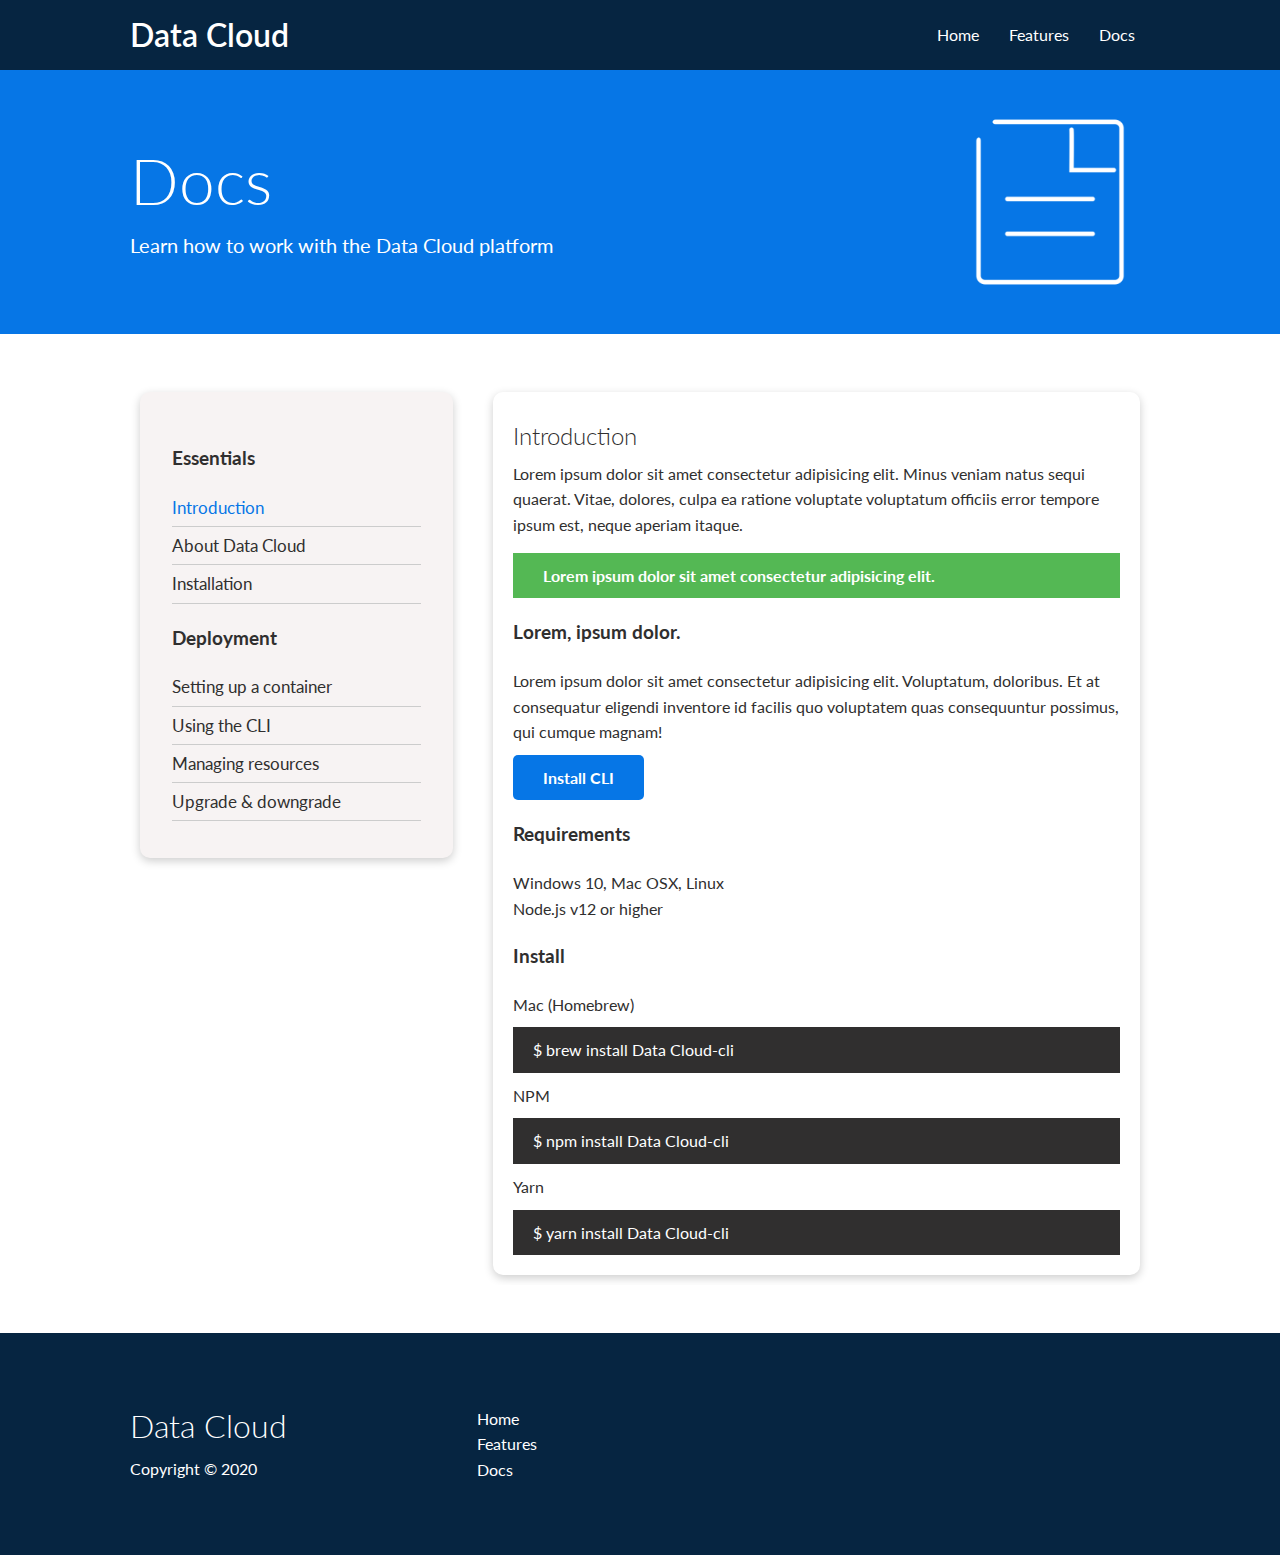
==== docs.html @ 56b39f9f "FINALIZAMOS PROYECTO" ====
<!DOCTYPE html>
<html lang="en">
<head>
    <meta charset="UTF-8">
    <meta name="viewport" content="width=device-width, initial-scale=1.0">
    <link rel="stylesheet" href="https://cdnjs.cloudflare.com/ajax/libs/font-awesome/5.15.1/css/all.min.css" integrity="sha512-+4zCK9k+qNFUR5X+cKL9EIR+ZOhtIloNl9GIKS57V1MyNsYpYcUrUeQc9vNfzsWfV28IaLL3i96P9sdNyeRssA==" crossorigin="anonymous" />
    <link rel="stylesheet" href="css/utilities.css">
    <link rel="stylesheet" href="css/style.css">
    <title>Data Cloud | ☁️ Cloud Hosting For Everyon</title>
</head>
<body>
    <!-- Navbar -->
    <div class="navbar">
        <div class="container flex">
            <h1 class="logo">Data Cloud</h1>
            <nav>
                <ul>
                    <li><a href="index.html">Home</a></li>
                    <li><a href="features.html">Features</a></li>
                    <li><a href="docs.html">Docs</a></li>
                </ul>
            </nav>
        </div>
    </div>

    <!-- Head -->
    <section class="docs-head bg-primary py-3">
        <div class="container grid">
            <div>
                <h1 class="xl">Docs</h1>
                <p class="lead">
                    Learn how to work with the Data Cloud platform
                </p>
            </div>
            <img src="images/docs.png" alt="">
        </div>
    </section>

    <!-- Docs main -->
    <section class="docs-main my-4">
        <div class="container grid">
            <div class="card bg-light p-3">
                <h3 class="my-2">Essentials</h3>
                <nav>
                    <ul>
                        <li><a class="text-primary" href="#">Introduction</a></li>
                        <li><a href="#">About Data Cloud</a></li>
                        <li><a href="#">Installation</a></li>
                    </ul>
                </nav>

                <h3 class="my-2">Deployment</h3>
                <nav>
                    <ul>
                        <li><a href="#">Setting up a container</a></li>
							<li><a href="#">Using the CLI</a></li>
							<li><a href="#">Managing resources</a></li>
							<li><a href="#">Upgrade & downgrade</a></li>
                    </ul>
                </nav>
            </div>
            <div class="card">
                <h2>Introduction</h2>
                <p>Lorem ipsum dolor sit amet consectetur adipisicing elit. Minus veniam natus sequi quaerat. Vitae, dolores, culpa ea ratione voluptate voluptatum officiis error tempore ipsum est, neque aperiam itaque.</p>

                <div class="alert alert-success">
                    <i class="fas fa-info"></i>Lorem ipsum dolor sit amet consectetur adipisicing elit.
                </div>

                <h3>Lorem, ipsum dolor.</h3>
                <p>Lorem ipsum dolor sit amet consectetur adipisicing elit. Voluptatum, doloribus. Et at consequatur eligendi inventore id facilis quo voluptatem quas consequuntur possimus, qui cumque magnam!</p>
                <a href="#" class="btn btn-primary"><strong>Install CLI</strong></a>

                <h3>Requirements</h3>
                <ul>
                    <li>Windows 10, Mac OSX, Linux</li>
                    <li>Node.js v12 or higher</li>
                </ul>

                <h3>Install</h3>
                <p>Mac (Homebrew)</p>
                <pre><code>$ brew install Data Cloud-cli</code></pre>
                <p>NPM</p>
                <pre><code>$ npm install Data Cloud-cli</code></pre>
                <p>Yarn</p>
                <pre><code>$ yarn install Data Cloud-cli</code></pre>

            </div>
        </div>
    </section>
    
    <!-- Footer -->
    <footer class="footer bg-dark py-5">
        <div class="container grid grid-3">
            <div>
                <h1>Data Cloud
                </h1>
                <p>Copyright &copy; 2020</p>
            </div>
            <nav>
                <ul>
                    <li><a href="index.html">Home</a></li>
                    <li><a href="features.html">Features</a></li>
                    <li><a href="docs.html">Docs</a></li>
                </ul>
            </nav>
            <div class="social">
                <a href="#"><i class="fab fa-github fa-2x"></i></a>
                <a href="#"><i class="fab fa-facebook fa-2x"></i></a>
                <a href="#"><i class="fab fa-instagram fa-2x"></i></a>
                <a href="#"><i class="fab fa-twitter fa-2x"></i></a>
            </div>
        </div>
    </footer>
</body>
</html>
---- css/utilities.css ----
.container {
  max-width: 1100px;
  margin: 0 auto;
  overflow: auto;
  padding: 0 40px;
}

.card {
  background-color: #fff;
  color: #302f2f;
  border-radius: 10px;
  box-shadow: 0 3px 10px #00000033;
  padding: 20px;
  margin: 10px;
}

.btn {
  display: inline-block;
  padding: 10px 30px;
  cursor: pointer;
  background: var(--primary-color);
  color: #fff;
  border: none;
  border-radius: 5px;
}

.btn-outline {
  background-color: transparent;
  border: 1px #fff solid;
}

.btn:hover {
  transform: scale(0.98);
}

/* BACKGROUND AND COLORS BUTTONS */
.bg-primary,
.btn-primary {
  background-color: var(--primary-color);
  color: #fff;
}

.bg-secondary,
.btn-secondary {
  background-color: var(--secondary-color);
  color: #fff;
}

.bg-dark,
.btn-dark {
  background-color: var(--dark-color);
  color: #fff;
}

.bg-light,
.btn-light {
  background-color: var(--light-color);
  color: #302f2f;
}

.bg-primary a,
.btn-primary a,
.bg-secondary a,
.btn-secondary a,
.bg-dark a,
.btn-dark a {
  color: #fff;
}

/* TEXT COLORS */
.text-primary {
  color: var(--primary-color);
}

.text-secondary {
  color: var(--secondary-color);
}

.text-dark {
  color: var(--dark-color);
}

.text-light {
  color: var(--light-color);
}

/* TEXT SIZES*/
.lead {
  font-size: 20px;
}

.sm {
  font-size: 1rem;
}

.md {
  font-size: 2rem;
}

.lg {
  font-size: 3rem;
}

.xl {
  font-size: 4rem;
}

.text-center {
  text-align: center;
}

/* ALERTS */
.alert {
  background-color: var(--light-color);
  padding: 10px 20px;
  font-weight: bold;
  margin: 15px 0;
}

.alert i {
  margin-right: 10px;
}

.alert-success {
  background-color: var(--success-color);
  color: #fff;
}

.alert-error {
  background-color: var(--error-color);
  color: #fff;
}

/* FLEXBOX */
.flex {
  display: flex;
  justify-content: center;
  align-items: center;
  height: 100%;
}

/* GRID */
.grid {
  display: grid;
  grid-template-columns: repeat(2, 1fr);
  gap: 20px;
  justify-content: center;
  align-items: center;
  height: 100%;
}

.grid-3 {
  grid-template-columns: repeat(3, 1fr);
}

/* MARGINS */
.my-1 {
  margin: 1rem 0;
}

.my-2 {
  margin: 1.5rem 0;
}

.my-3 {
  margin: 2rem 0;
}

.my-4 {
  margin: 3rem 0;
}

.my-5 {
  margin: 4rem 0;
}

.m-1 {
  margin: 1rem;
}

.m-2 {
  margin: 1.5rem;
}

.m-3 {
  margin: 2rem;
}

.m-4 {
  margin: 3rem;
}

.m-5 {
  margin: 4rem;
}

/* PADDINGS */
.py-1 {
  padding: 1rem 0;
}

.py-2 {
  padding: 1.5rem 0;
}

.py-3 {
  padding: 2rem 0;
}

.py-4 {
  padding: 3rem 0;
}

.py-5 {
  padding: 4rem 0;
}

.p-1 {
  padding: 1rem;
}

.p-2 {
  padding: 1.5rem;
}

.p-3 {
  padding: 2rem;
}

.p-4 {
  padding: 3rem;
}

.p-5 {
  padding: 4rem;
}
---- css/style.css ----
@import url('https://fonts.googleapis.com/css2?family=Lato:wght@300&display=swap');

* {
  font-family: 'Lato', sans-serif;
  box-sizing: border-box;
  margin: 0;
  padding: 0;
  -webkit-font-smoothing: antialiased;
  -moz-osx-font-smoothing: grayscale;
  scroll-behavior: smooth;
}
:root {
  --primary-color: #0676e6;
  --secondary-color: #183ba3;
  --dark-color: #062541;
  --light-color: #f7f3f3;
  --success-color: #54b854;
  --error-color: #db4742;
}

body {
  color: #302f2f;
  line-height: 1.6;
}

.logo {
  font-weight: 600;
}

ul {
  list-style-type: none;
}

a {
  text-decoration: none;
  color: #302f2f;
}

h1,
h2 {
  font-weight: 300;
  line-height: 1.2;
  margin: 10px 0;
}

p {
  margin: 10px 0;
}

img {
  width: 100%;
}

code,
pre {
  background: #302f2f;
  color: #fff;
  padding: 10px;
}

.hidden {
  visibility: hidden;
  height: 0;
}

/* NAVBAR */
.navbar {
  background-color: var(--dark-color);
  color: #fff;
  height: 70px;
}

.navbar ul {
  display: flex;
}

.navbar a {
  color: #fff;
  padding: 10px;
  margin: 0 5px;
}

.navbar a:hover {
  border-bottom: 2px #87cefa solid;
  color: #87cefa;
}

.navbar .flex {
  justify-content: space-between;
}

/* SHOWCASE */
.showcase {
  height: 400px;
  background-color: var(--primary-color);
  color: #fff;
  position: relative;
}

.showcase h1 {
  font-size: 40px;
}

.showcase p {
  margin: 20px 0;
}

.showcase .grid {
  overflow: visible;
  grid-template-columns: 55% auto;
  gap: 30px;
}

.showcase-text {
  animation: slideInFromLeft 1s ease-in;
}

.showcase-form {
  position: relative;
  top: 60px;
  height: 350px;
  width: 400px;
  padding: 40px;
  z-index: 100;
  justify-self: flex-end;
  animation: slideInFromRight 1s ease-in;
}

.showcase-form .form-control {
  margin: 30px 0;
}

.showcase-form input[type='text'],
.showcase-form input[type='email'] {
  border: 0;
  border-bottom: 1px solid #b4becb;
  width: 100%;
  padding: 3px;
  font-size: 16px;
}

.showcase-form input:focus {
  outline: none;
}

.showcase::before,
.showcase::after {
  content: '';
  position: absolute;
  height: 100px;
  bottom: -70px;
  right: 0;
  left: 0;
  background: #fff;
  transform: skewY(-3deg);
  -webkit-transform: skewY(-3deg);
  -moz-transform: skewY(-3deg);
  -ms-transform: skewY(-3deg);
}

/* STATS */
.stats {
  padding-top: 100px;
  animation: slideInFromBottom 1s ease-in;
}

.stats-heading {
  max-width: 500px;
  margin: auto;
}

.stats .grid h3 {
  font-size: 35px;
}

.stats .grid p {
  font-size: 20px;
  font-weight: bold;
  color: var(--primary-color);
}

/* CLI */
.cli .grid {
  grid-template-columns: repeat(3, 1fr);
  grid-template-rows: repeat(2, 1fr);
}

.cli .grid > *:first-child {
  grid-column: 1 / span 2;
  grid-row: 1 / span 2;
}

/* CLOUD */
.cloud .grid {
  grid-template-columns: 4fr 3fr;
}

/* LANGUAGES */

.languages .flex {
  flex-wrap: wrap;
}

.languages .card {
  text-align: center;
  margin: 18px 10px 40px;
  transition: transform 0.2s ease-in;
}

.languages .card h4 {
  font-size: 20px;
  margin-bottom: 10px;
}

.languages .card:hover {
  transform: translateY(-15px);
}

/* FEATURES */
.features-head img,
.docs-head img {
  width: 200px;
  justify-self: flex-end;
}

.features-sub-head img {
  width: 300px;
  justify-self: flex-end;
}

.features-main .card > i {
  margin-right: 20px;
}

.features-main .grid {
  padding: 30px;
}

.features-main .grid > *:first-child {
  grid-column: 1 / span 3;
}

.features-main .grid > *:nth-child(2) {
  grid-column: 1 / span 2;
}

/* DOCS */
.docs-main h3 {
  margin: 20px 0;
}

.docs-main .grid {
  grid-template-columns: 1fr 2fr;
  align-items: flex-start;
}

.docs-main nav li {
  font-size: 17px;
  padding-bottom: 5px;
  margin-bottom: 5px;
  border-bottom: 1px #ccc solid;
}

.docs-main a:hover {
  font-weight: bold;
}

/* FOOTER */
.footer .social a {
  margin: 0 10px;
}

.footer ul li a:hover {
  color: lightskyblue;
  cursor: pointer;
}

.footer .social a :hover{
  color: lightskyblue;
  cursor: pointer;
}

/* ANIMATIONS */
@keyframes slideInFromLeft {
  0% {
    transform: translateX(-100%);
  }

  100% {
    transform: translateX(0);
  }
}

@keyframes slideInFromRight {
  0% {
    transform: translateX(100%);
  }

  100% {
    transform: translateX(0);
  }
}

@keyframes slideInFromTop {
  0% {
    transform: translateY(-100%);
  }

  100% {
    transform: translateX(0);
  }
}

@keyframes slideInFromBottom {
  0% {
    transform: translateY(100%);
  }

  100% {
    transform: translateX(0);
  }
}
/* MEDIA QUERIES  */
/* TABLETS OR UNDER*/
@media (max-width: 768px) {
  .grid,
  .showcase .grid,
  .stats .grid,
  .cli .grid,
  .cloud .grid,
  .features-main .grid,
  .docs-main .grid {
    grid-template-columns: 1fr;
    grid-template-rows: 1fr;
  }

  .showcase {
    height: auto;
  }

  .showcase-text {
    text-align: center;
    margin-top: 40px;
    animation: slideInFromTop 1s ease-in;
  }

  .showcase-form {
    justify-self: center;
    margin: auto;
    animation: slideInFromBottom 1s ease-in;
  }

  .cli .grid > *:first-child {
    grid-column: 1;
    grid-row: 1;
  }

  .features-head,
  .features-sub-head,
  .docs-head {
    text-align: center;
  }

  .features-head img,
  .features-sub-head img,
  .docs-head img {
    justify-self: center;
  }

  .features-main .grid > *:first-child,
  .features-main .grid > *:nth-child(2) {
    grid-column: 1;
  }
}

/* MOBILE */
@media (max-width: 500px) {
  .navbar {
    height: 110px;
  }

  .navbar .flex {
    flex-direction: column;
  }

  .navbar ul {
    padding: 10px;
    background-color: rgba(0, 0, 0, 0.1);
  }
  
  .showcase-form {
    width: 300px;
  }
}
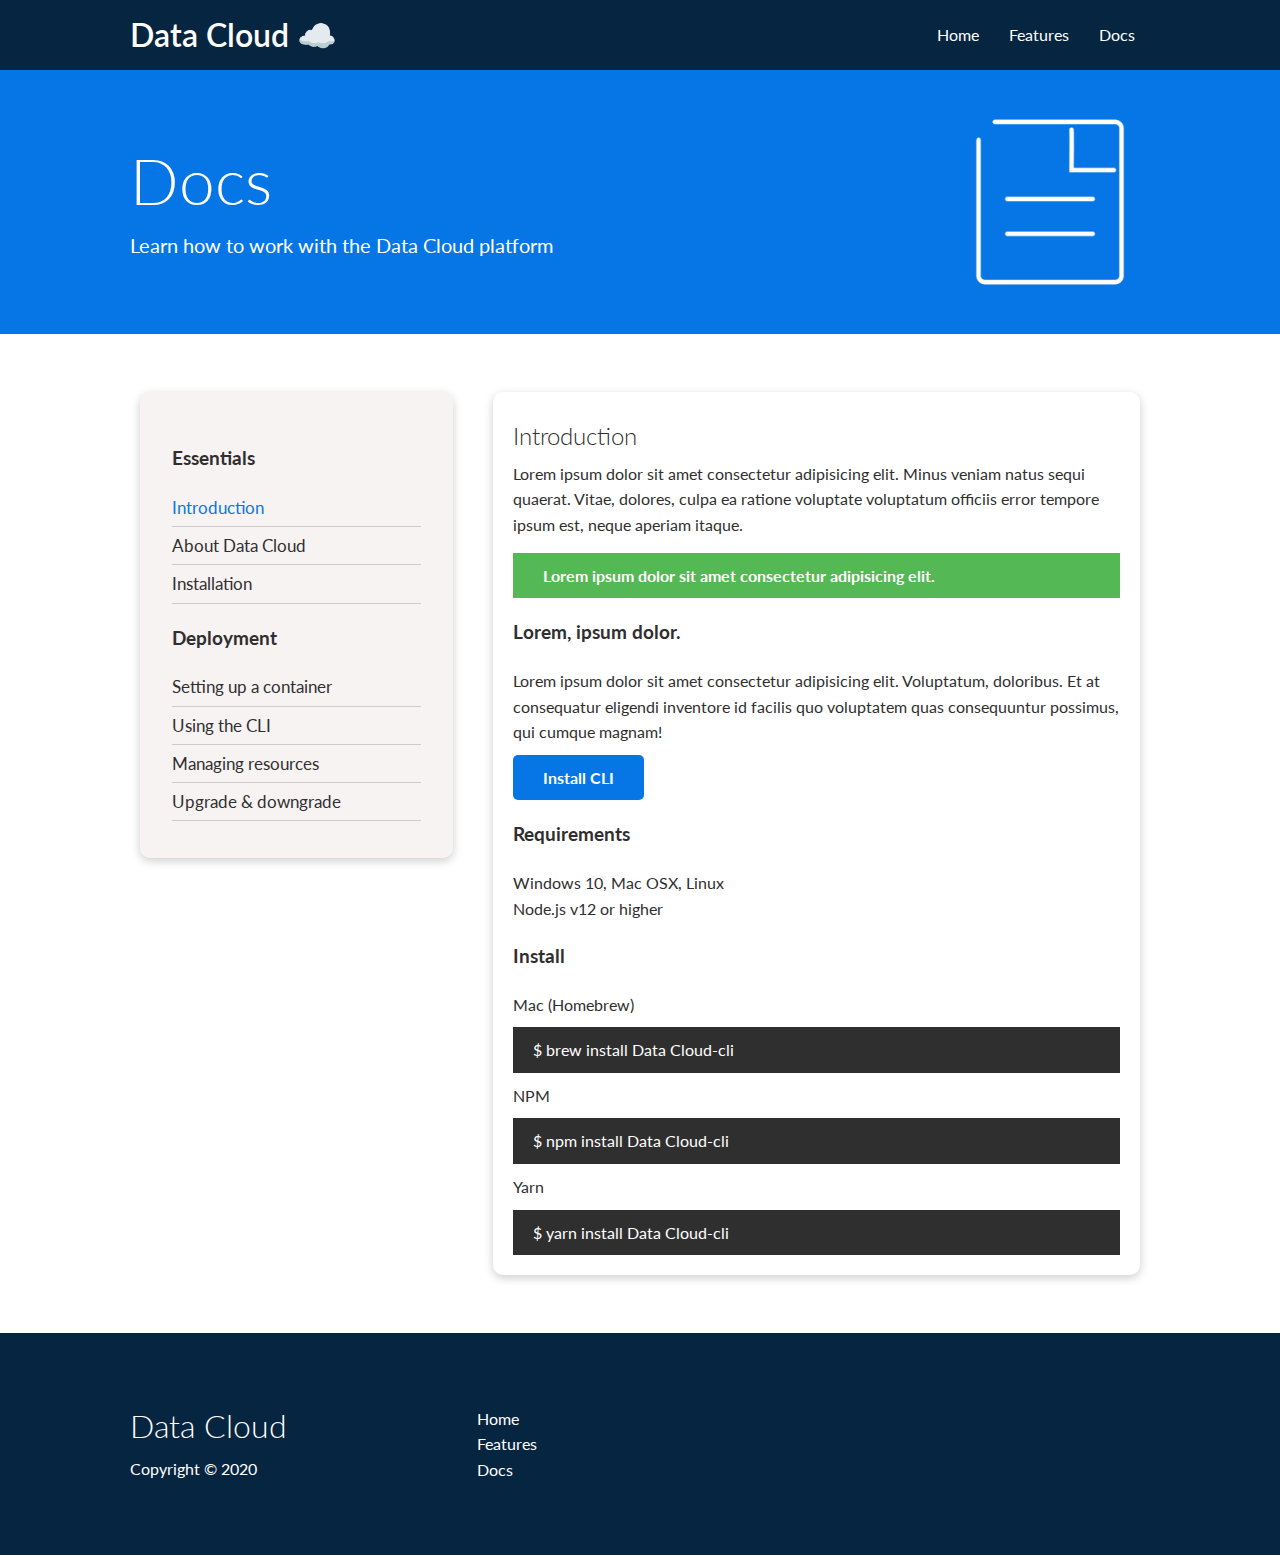
==== commit 0bdf6d96: "cambio de logo" ====
--- a/docs.html
+++ b/docs.html
@@ -12,7 +12,7 @@
     <!-- Navbar -->
     <div class="navbar">
         <div class="container flex">
-            <h1 class="logo">Data Cloud</h1>
+            <h1 class="logo">Data Cloud ☁️</h1>
             <nav>
                 <ul>
                     <li><a href="index.html">Home</a></li>
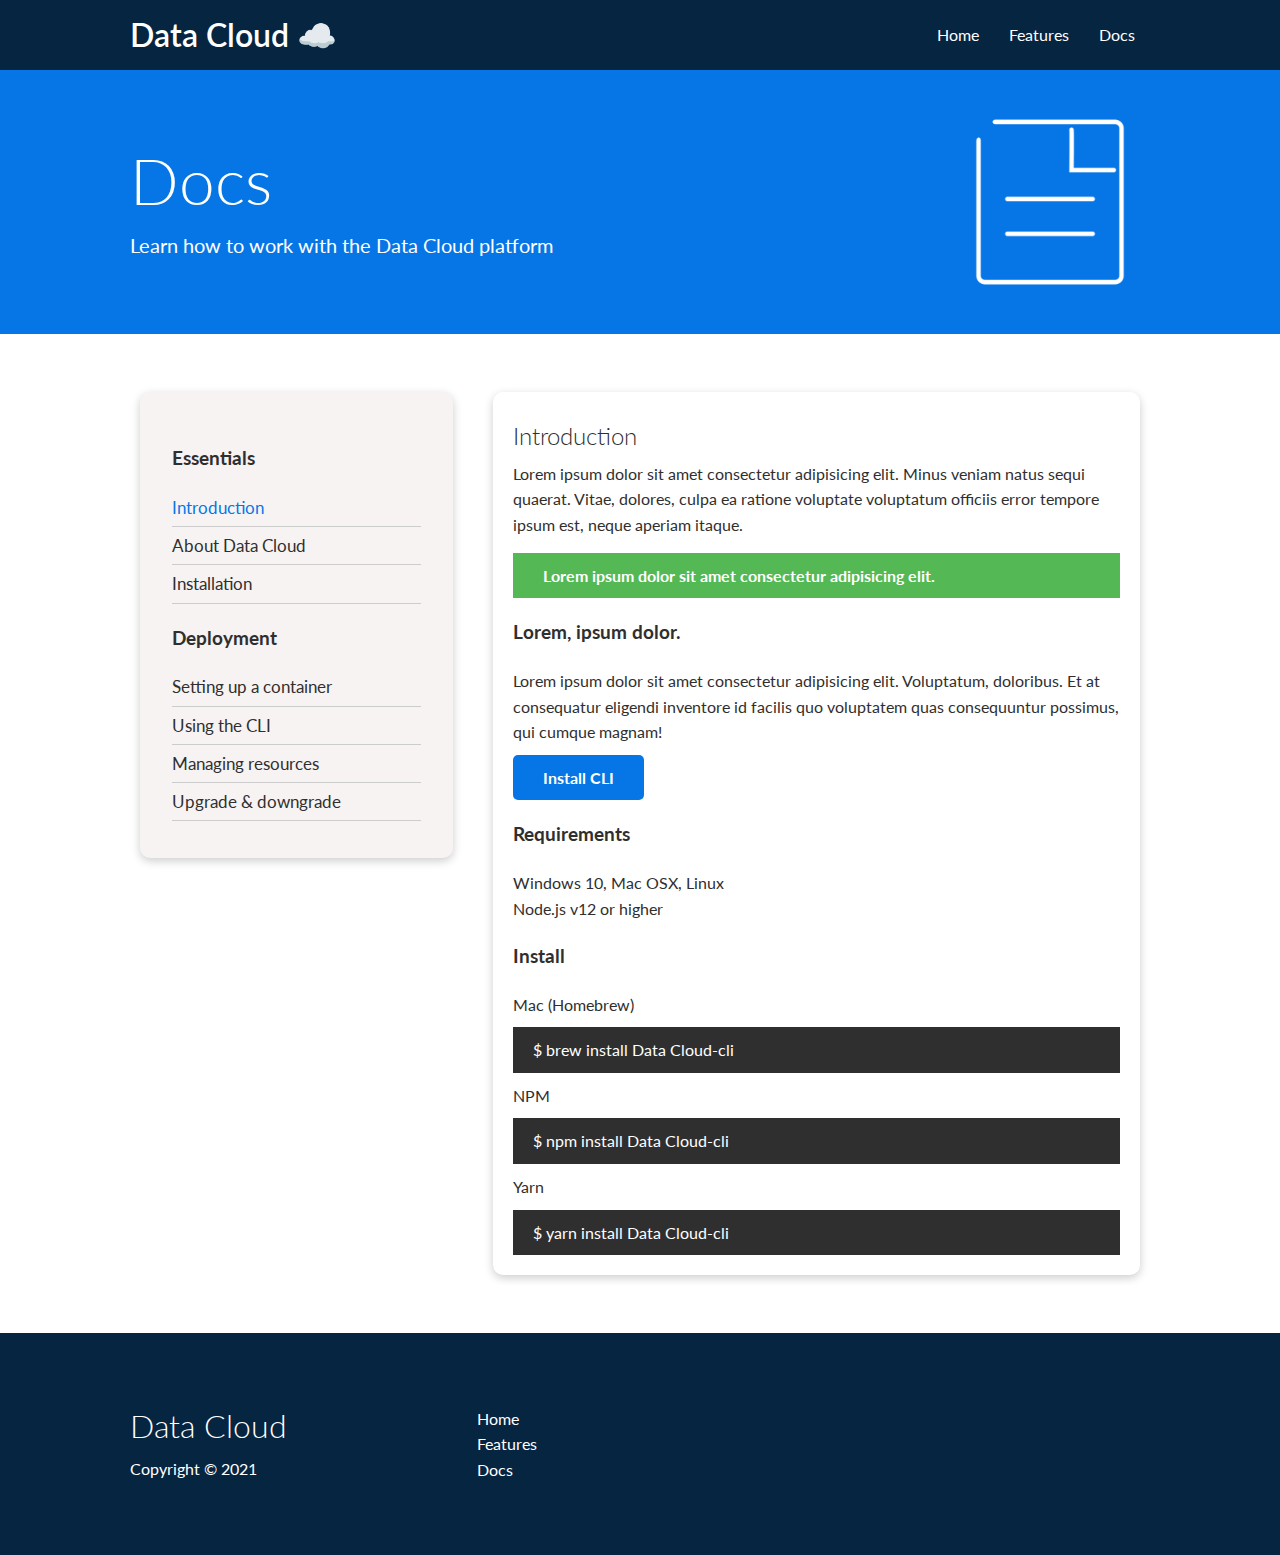
==== commit 010714d6: "dando los retoques finales al proyecto" ====
--- a/docs.html
+++ b/docs.html
@@ -9,7 +9,7 @@
     <title>Data Cloud | ☁️ Cloud Hosting For Everyon</title>
 </head>
 <body>
-    <!-- Navbar -->
+    <!-- NAVBAR -->
     <div class="navbar">
         <div class="container flex">
             <h1 class="logo">Data Cloud ☁️</h1>
@@ -23,7 +23,7 @@
         </div>
     </div>
 
-    <!-- Head -->
+    <!-- HEAD -->
     <section class="docs-head bg-primary py-3">
         <div class="container grid">
             <div>
@@ -36,7 +36,7 @@
         </div>
     </section>
 
-    <!-- Docs main -->
+    <!-- DOCS MAIN-->
     <section class="docs-main my-4">
         <div class="container grid">
             <div class="card bg-light p-3">
@@ -89,13 +89,13 @@
         </div>
     </section>
     
-    <!-- Footer -->
+    <!-- FOOTER -->
     <footer class="footer bg-dark py-5">
         <div class="container grid grid-3">
             <div>
                 <h1>Data Cloud
                 </h1>
-                <p>Copyright &copy; 2020</p>
+                <p>Copyright &copy; 2021</p>
             </div>
             <nav>
                 <ul>
@@ -105,7 +105,7 @@
                 </ul>
             </nav>
             <div class="social">
-                <a href="#"><i class="fab fa-github fa-2x"></i></a>
+                <a href="https://github.com/miryambathilde" target="_blank"><i class="fab fa-github fa-2x"></i></a>
                 <a href="#"><i class="fab fa-facebook fa-2x"></i></a>
                 <a href="#"><i class="fab fa-instagram fa-2x"></i></a>
                 <a href="#"><i class="fab fa-twitter fa-2x"></i></a>
--- a/css/style.css
+++ b/css/style.css
@@ -263,6 +263,7 @@
 
 .docs-main a:hover {
   font-weight: bold;
+  color: var(--primary-color);
 }
 
 /* FOOTER */
